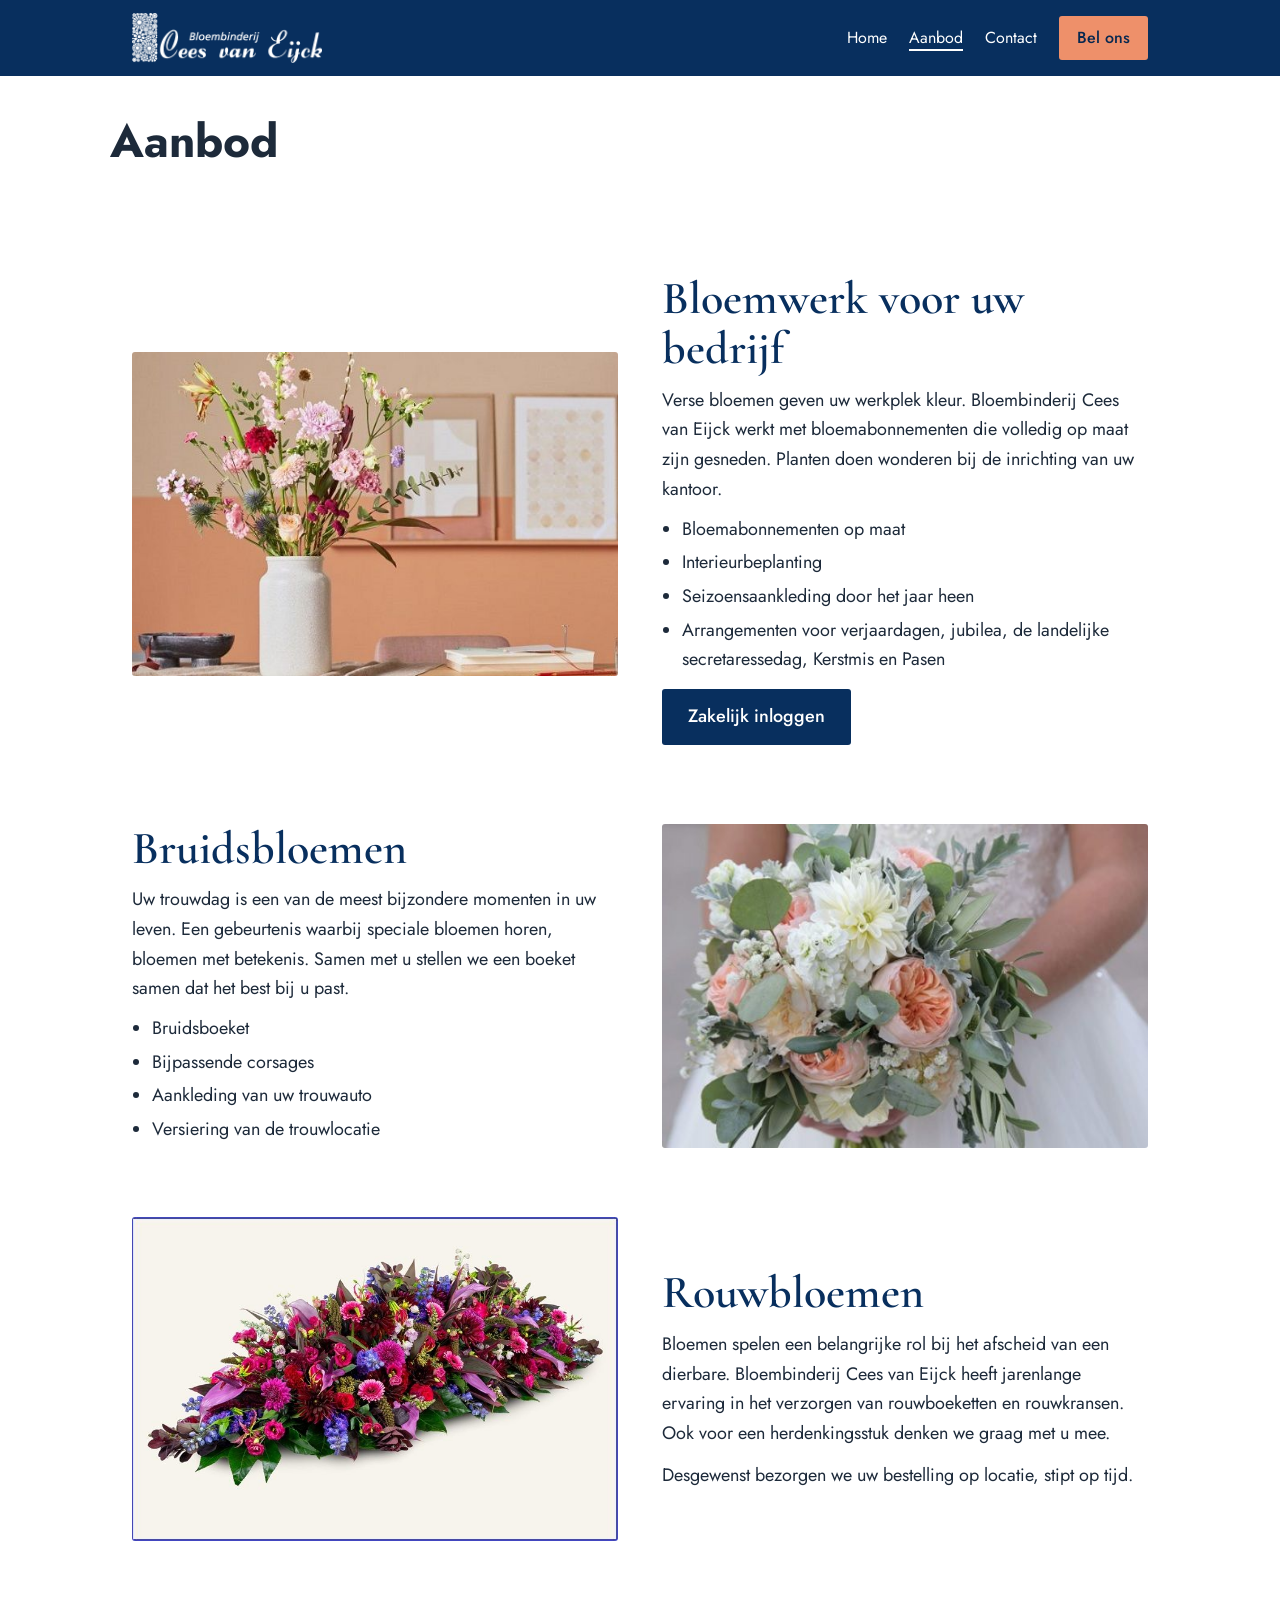
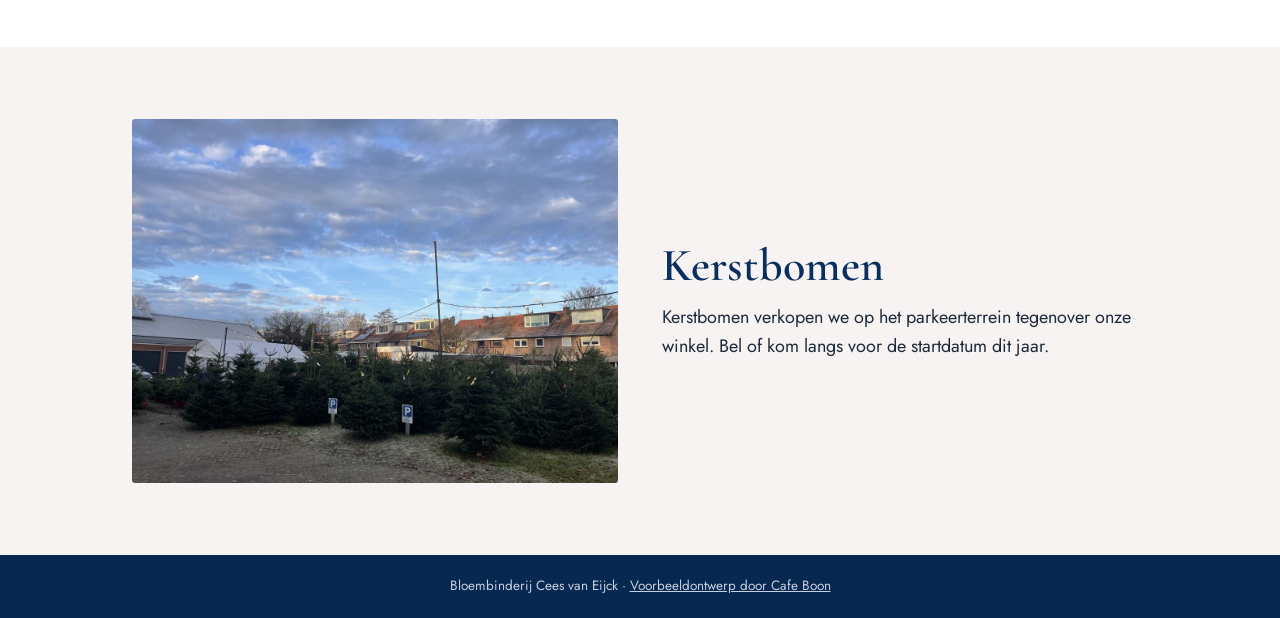
==== aanbod.html @ 6c6d2eac "Website opgedeeld in meerdere pagina's" ====
<!doctype html>
<html lang="nl">
<head>
<meta charset="utf-8">
<meta name="viewport" content="width=device-width,initial-scale=1">
<title>Aanbod | Bloembinderij Cees van Eijck</title>
<meta name="description" content="Bloembinderij Cees van Eijck aan de Gen. Maczekstraat in Breda: bloemwerk en abonnementen voor bedrijven, bruidsbloemen en rouwbloemen. Bel 076 514 44 90.">
<meta name="robots" content="noindex">
<link rel="icon" type="image/png" href="images/favicon.png">
<meta property="og:title" content="Bloembinderij Cees van Eijck, Breda">
<meta property="og:description" content="Iedereen wordt blij van bloemen. Gen. Maczekstraat 63, Breda.">
<meta property="og:image" content="https://ceesvaneijck.cafeboon.com/images/og.jpg">
<link rel="preconnect" href="https://fonts.googleapis.com"><link rel="preconnect" href="https://fonts.gstatic.com" crossorigin>
<link href="https://fonts.googleapis.com/css2?family=Cormorant+Garamond:wght@600&family=Jost:wght@400;500&display=swap" rel="stylesheet">
<link rel="stylesheet" href="style.css">
</head>
<body>
<header><div class="wrap">
<a href="index.html"><img alt="Bloembinderij Cees van Eijck" src="images/logo.png"/></a>
<nav><a href="index.html">Home</a><a aria-current="page" href="aanbod.html">Aanbod</a><a href="contact.html">Contact</a><a class="btn" href="tel:0765144490">Bel ons</a></nav>
</div></header>
<div aria-label="Pagina's" class="sn-bar" role="navigation"><a class="sn-link" href="index.html">Home</a><a aria-current="page" class="sn-link" href="aanbod.html">Aanbod</a><a class="sn-link" href="contact.html">Contact</a></div>
<div class="sn-head"><h1>Aanbod</h1></div>
<section><div class="wrap rows">
<div id="bloemwerk">
<div class="pic"><img alt="Boeket in een vaas" loading="lazy" src="images/vaas.jpg"/></div>
<div><h2>Bloemwerk voor uw bedrijf</h2>
<p>Verse bloemen geven uw werkplek kleur. Bloembinderij Cees van Eijck werkt met bloemabonnementen die volledig op maat zijn gesneden. Planten doen wonderen bij de inrichting van uw kantoor.</p>
<ul><li>Bloemabonnementen op maat</li><li>Interieurbeplanting</li><li>Seizoensaankleding door het jaar heen</li><li>Arrangementen voor verjaardagen, jubilea, de landelijke secretaressedag, Kerstmis en Pasen</li></ul>
<p style="margin-top:14px"><a class="btn d" href="https://ceesvaneijck.nl/zakelijk/" rel="noopener">Zakelijk inloggen</a></p>
</div>
</div>
<div id="bruid">
<div class="pic"><img alt="Bruidsboeket" loading="lazy" src="images/bruidsboeket.jpg"/></div>
<div><h2>Bruidsbloemen</h2>
<p>Uw trouwdag is een van de meest bijzondere momenten in uw leven. Een gebeurtenis waarbij speciale bloemen horen, bloemen met betekenis. Samen met u stellen we een boeket samen dat het best bij u past.</p>
<ul><li>Bruidsboeket</li><li>Bijpassende corsages</li><li>Aankleding van uw trouwauto</li><li>Versiering van de trouwlocatie</li></ul>
</div>
</div>
<div id="rouw">
<div class="pic"><img alt="Rouwstuk" loading="lazy" src="images/rouwstuk.jpg"/></div>
<div><h2>Rouwbloemen</h2>
<p>Bloemen spelen een belangrijke rol bij het afscheid van een dierbare. Bloembinderij Cees van Eijck heeft jarenlange ervaring in het verzorgen van rouwboeketten en rouwkransen. Ook voor een herdenkingsstuk denken we graag met u mee.</p>
<p style="margin-top:12px">Desgewenst bezorgen we uw bestelling op locatie, stipt op tijd.</p>
</div>
</div>
</div></section>
<section class="cream"><div class="wrap notice">
<img alt="Kerstbomen op het parkeerterrein tegenover de winkel" loading="lazy" src="images/kerstbomen.jpg"/>
<div><h2>Kerstbomen</h2>
<p>Kerstbomen verkopen we op het parkeerterrein tegenover onze winkel. Bel of kom langs voor de startdatum dit jaar.</p></div>
</div></section>
<footer>Bloembinderij Cees van Eijck · <a href="https://cafeboon.com">Voorbeeldontwerp door Cafe Boon</a></footer>
</body></html>
---- style.css ----
:root{--navy:#082f5e;--deep:#072850;--salmon:#ee906a;--cream:#f7f3f3;--ink:#1d2a3a}
*{box-sizing:border-box;margin:0}
html{scroll-behavior:smooth}
body{font-family:'Jost',Arial,sans-serif;font-size:18px;line-height:1.65;color:var(--ink);background:#fff}
img{display:block;max-width:100%}
a{color:inherit}
.wrap{max-width:1060px;margin:0 auto;padding:0 22px}
header{background:var(--navy);position:sticky;top:0;z-index:10}
header .wrap{display:flex;align-items:center;justify-content:space-between;min-height:76px;gap:16px}
header img{height:50px;width:auto}
nav a{color:#fff;text-decoration:none;margin-left:22px;font-size:16px}
nav a:hover{color:var(--salmon)}
.btn{display:inline-block;background:var(--salmon);color:var(--deep);padding:13px 26px;border-radius:3px;font-weight:500;text-decoration:none;margin:0 8px 10px 0}
.btn.o{background:transparent;color:#fff;border:2px solid #fff}
.btn.d{background:var(--navy);color:#fff}
nav .btn{margin:0 0 0 22px;padding:9px 18px;color:var(--deep)}
.hero{position:relative;color:#fff;background:var(--deep)}
.hero>img{width:100%;height:min(74vh,600px);object-fit:cover;opacity:.62}
.hero .in{position:absolute;inset:0;display:flex;align-items:flex-end;padding-bottom:50px;background:linear-gradient(0deg,rgba(7,40,80,.85),rgba(7,40,80,0) 70%)}
.hero h1{font-family:'Cormorant Garamond',serif;font-weight:600;font-size:clamp(40px,7vw,78px);line-height:1;margin-bottom:14px}
.hero p{max-width:30em;font-size:20px;margin-bottom:22px}
section{padding:72px 0}
h2{font-family:'Cormorant Garamond',serif;color:var(--navy);font-weight:600;font-size:clamp(32px,4.4vw,46px);line-height:1.1;margin-bottom:12px}
h3{font-family:'Cormorant Garamond',serif;color:var(--navy);font-size:26px;margin-bottom:6px}
.rows>div{display:grid;grid-template-columns:1fr 1fr;gap:44px;align-items:center;padding:34px 0}
.rows>div:nth-child(even) .pic{order:2}
.pic img{width:100%;aspect-ratio:3/2;object-fit:cover;border-radius:3px}
.rows ul{padding-left:20px;margin-top:10px}
.rows li{margin-bottom:4px}
.cream{background:var(--cream)}
.notice{display:grid;grid-template-columns:1fr 1fr;gap:44px;align-items:center}
.notice img{width:100%;aspect-ratio:4/3;object-fit:cover;border-radius:3px}
.navy{background:var(--navy);color:#fff}
.navy h2{color:#fff}
.cgrid{display:grid;grid-template-columns:1fr 1fr;gap:44px}
.big{font-family:'Cormorant Garamond',serif;font-size:44px;line-height:1.1;display:block;text-decoration:none;margin:6px 0 10px}
.navy a{color:#fff}
footer{background:var(--deep);color:#c5d0df;text-align:center;font-size:13.5px;padding:20px}
footer a{color:#c5d0df}
@media(max-width:780px){.rows>div,.notice,.cgrid{grid-template-columns:1fr;gap:20px}.rows>div:nth-child(even) .pic{order:0}nav a:not(.btn){display:none}section{padding:46px 0}header img{height:40px}}
/* sitenav:start */
.sn-bar{display:none;gap:6px;overflow-x:auto;white-space:nowrap;-webkit-overflow-scrolling:touch;padding:8px 12px;background:inherit;color:inherit;font:inherit;line-height:1.2;border-bottom:1px solid rgba(128,128,128,.35);box-sizing:border-box;max-width:100%}
.sn-bar a.sn-link{flex:0 0 auto;padding:9px 15px;border-radius:999px;color:inherit;text-decoration:none;font-size:15px;font-weight:600;letter-spacing:0;text-transform:none;margin:0}
.sn-bar a.sn-link[aria-current="page"]{background:rgba(128,128,128,.2);box-shadow:inset 0 -2px 0 currentColor}
@media(max-width:780px){.sn-bar{display:flex}}
nav a[aria-current="page"]:not(.cta):not(.btn):not(.call){text-decoration:underline;text-underline-offset:6px;text-decoration-thickness:2px}
.sn-head{max-width:1100px;margin:0 auto;padding:40px 20px 0;box-sizing:border-box}
.sn-head h1{margin:0;color:inherit;font-size:clamp(30px,5vw,46px);line-height:1.1}
.sn-cards{max-width:1100px;margin:0 auto;padding:40px 20px;display:grid;grid-template-columns:repeat(auto-fit,minmax(230px,1fr));gap:16px;box-sizing:border-box}
.sn-card{display:block;padding:20px 22px;border:1px solid rgba(128,128,128,.45);border-radius:10px;background:rgba(128,128,128,.07);color:inherit;text-decoration:none;min-width:0}
.sn-card strong{display:block;font-size:1.25em;margin:0 0 6px;color:inherit}
.sn-card span{display:block;opacity:.8;font-size:.95em;line-height:1.4}
.sn-card:hover,.sn-card:focus-visible{border-color:currentColor}
/* sitenav:end */
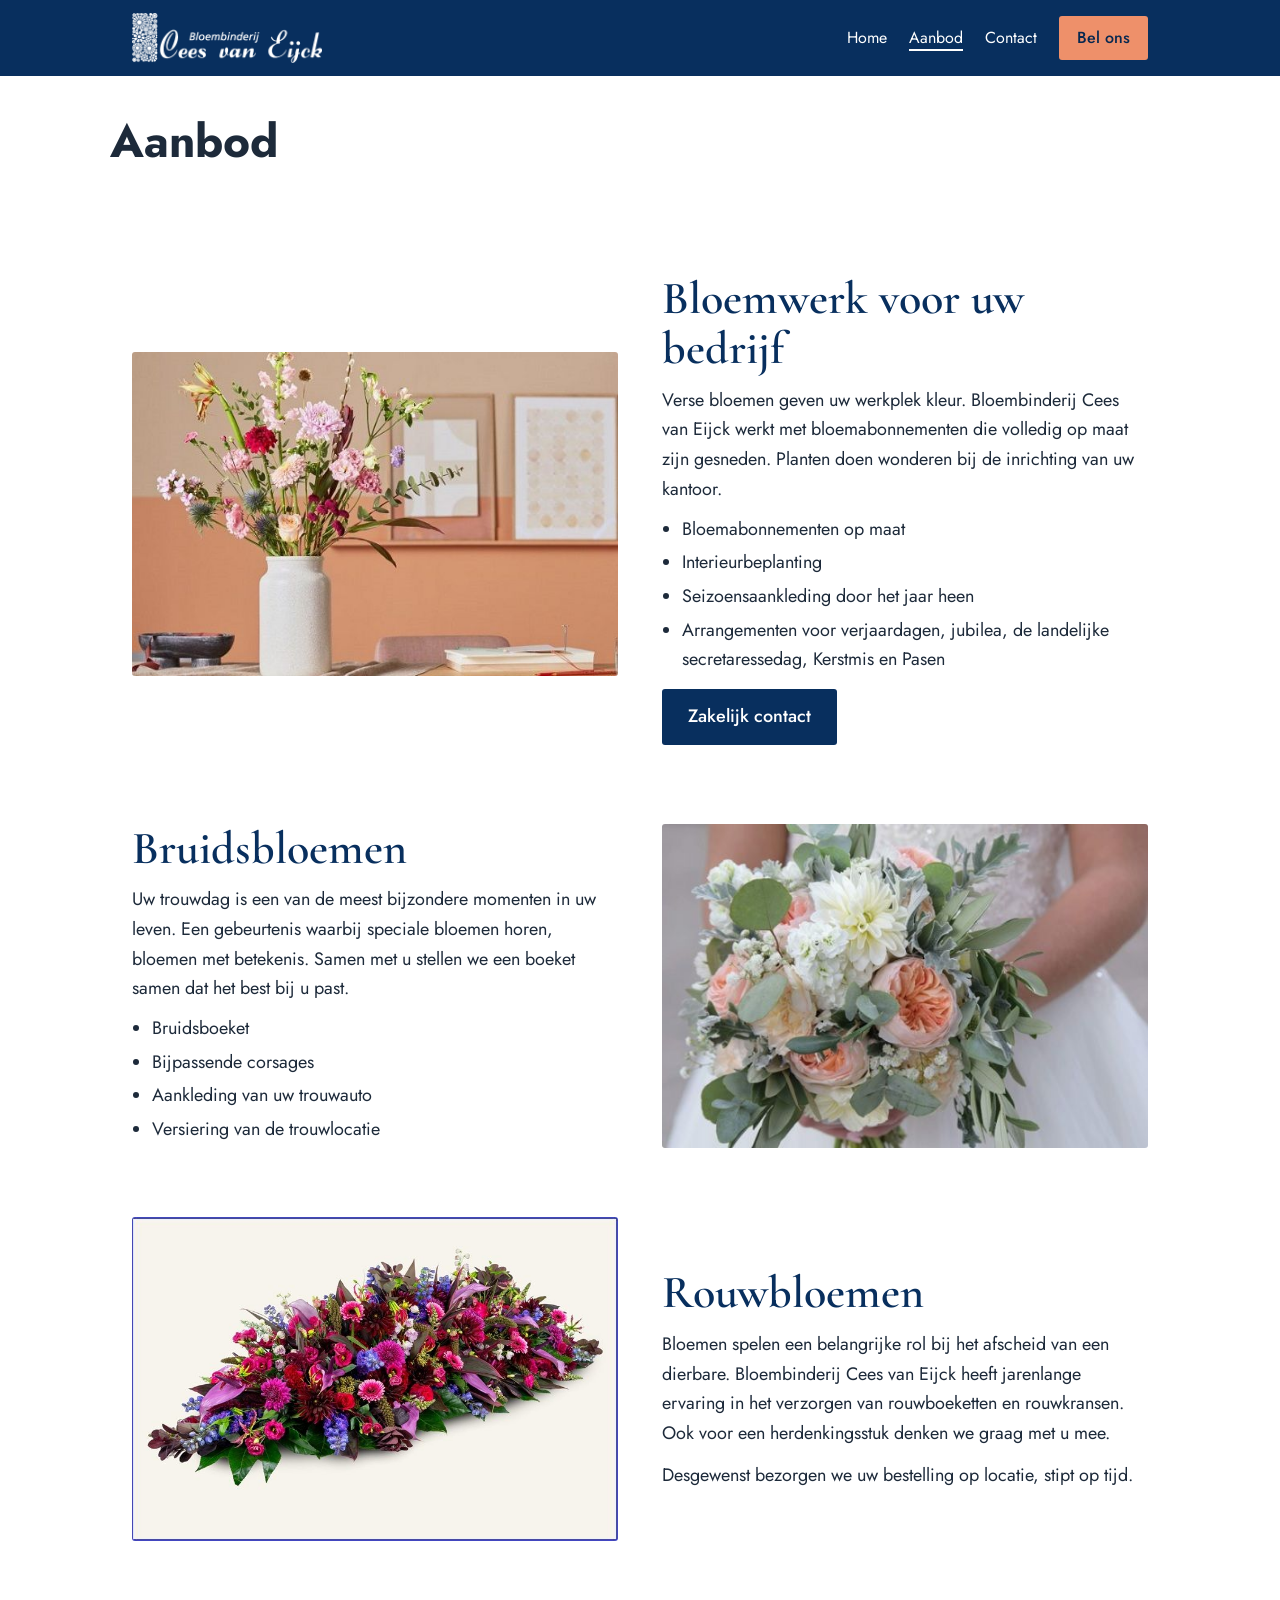
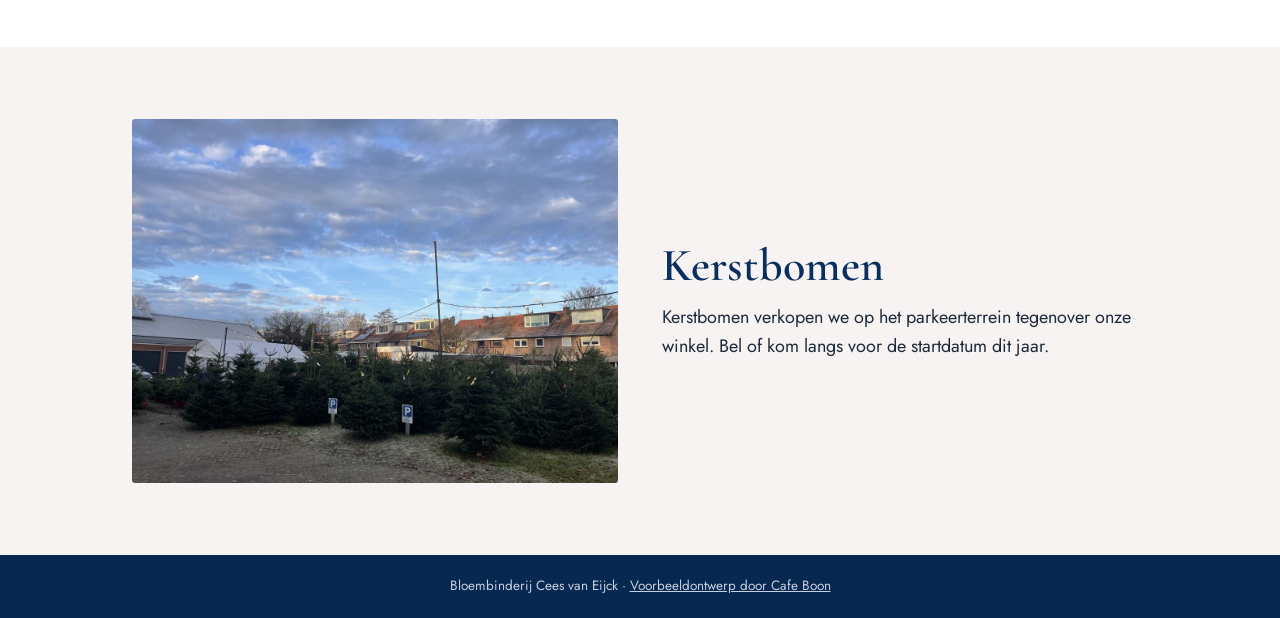
==== commit 1e7d236b: "Links naar externe websites vervangen door eigen pagina's" ====
--- a/aanbod.html
+++ b/aanbod.html
@@ -27,7 +27,7 @@
 <div><h2>Bloemwerk voor uw bedrijf</h2>
 <p>Verse bloemen geven uw werkplek kleur. Bloembinderij Cees van Eijck werkt met bloemabonnementen die volledig op maat zijn gesneden. Planten doen wonderen bij de inrichting van uw kantoor.</p>
 <ul><li>Bloemabonnementen op maat</li><li>Interieurbeplanting</li><li>Seizoensaankleding door het jaar heen</li><li>Arrangementen voor verjaardagen, jubilea, de landelijke secretaressedag, Kerstmis en Pasen</li></ul>
-<p style="margin-top:14px"><a class="btn d" href="https://ceesvaneijck.nl/zakelijk/" rel="noopener">Zakelijk inloggen</a></p>
+<p style="margin-top:14px"><a class="btn d" href="contact.html">Zakelijk contact</a></p>
 </div>
 </div>
 <div id="bruid">
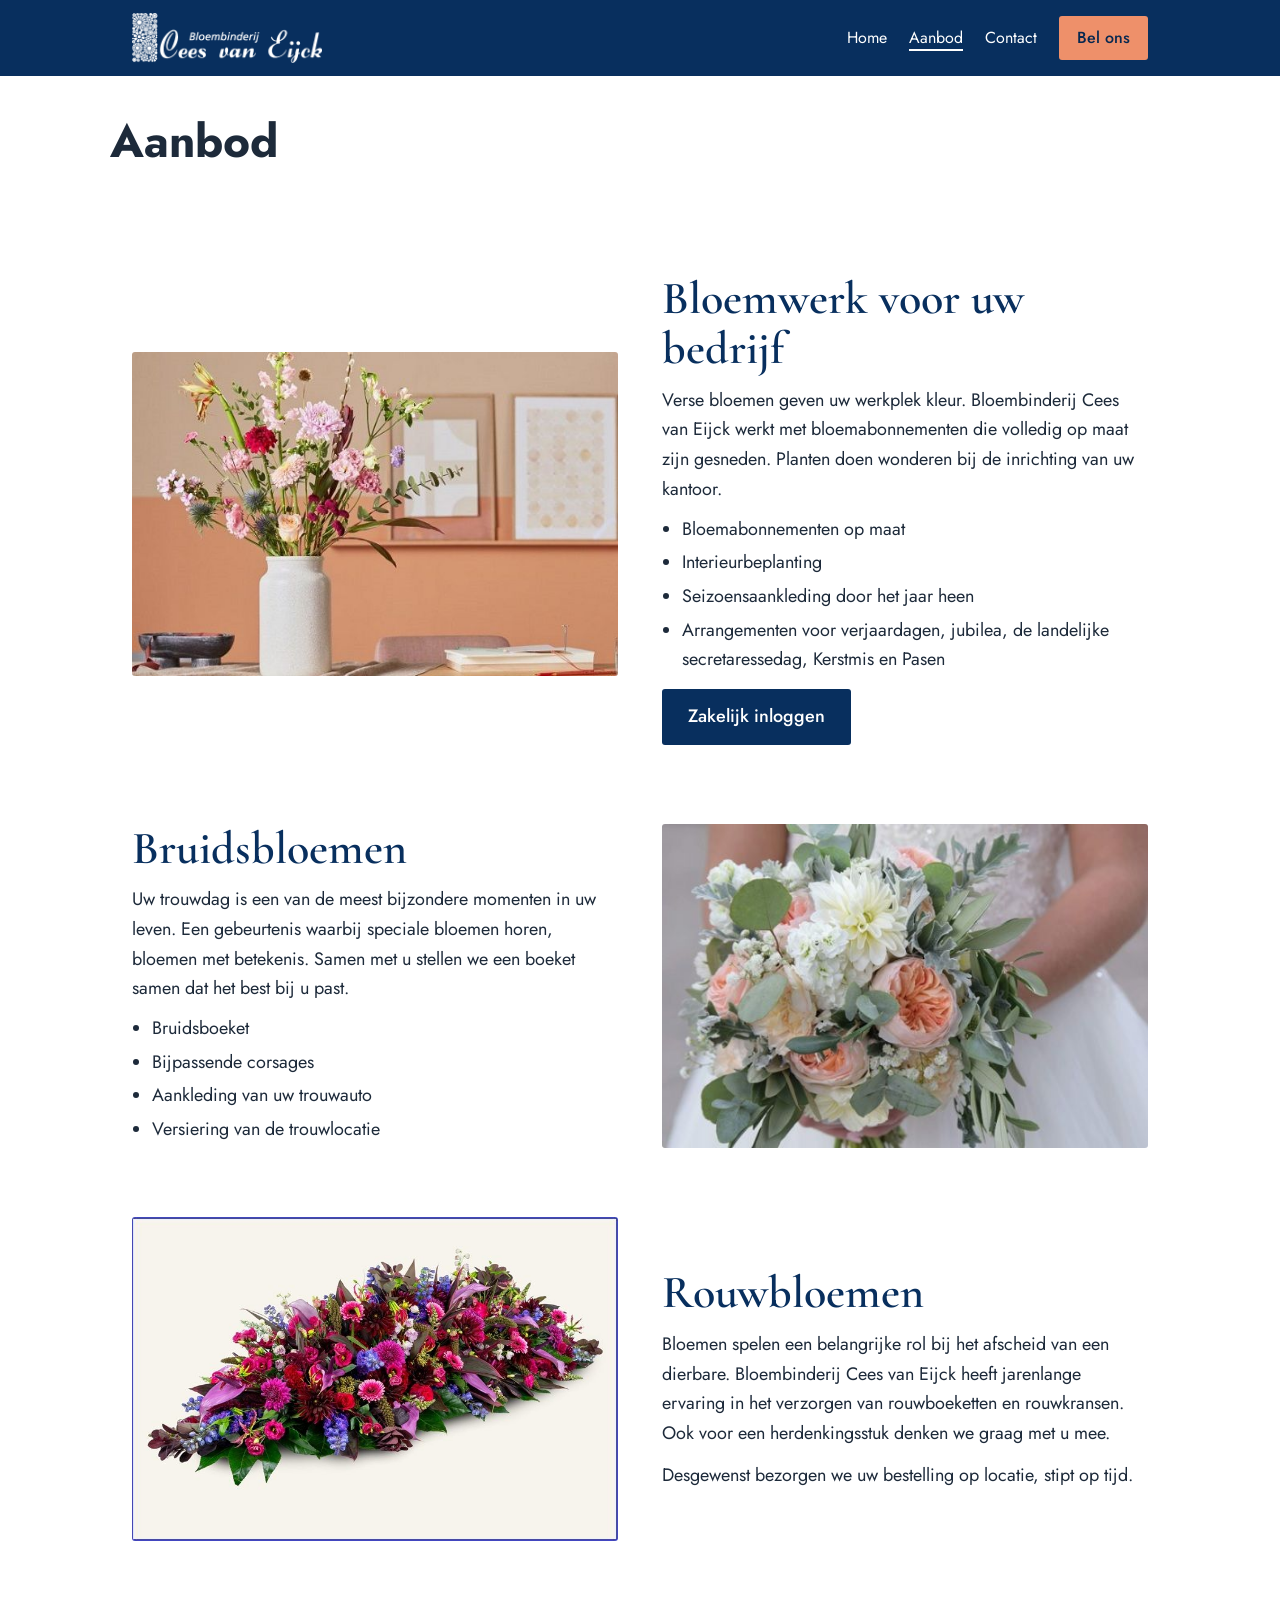
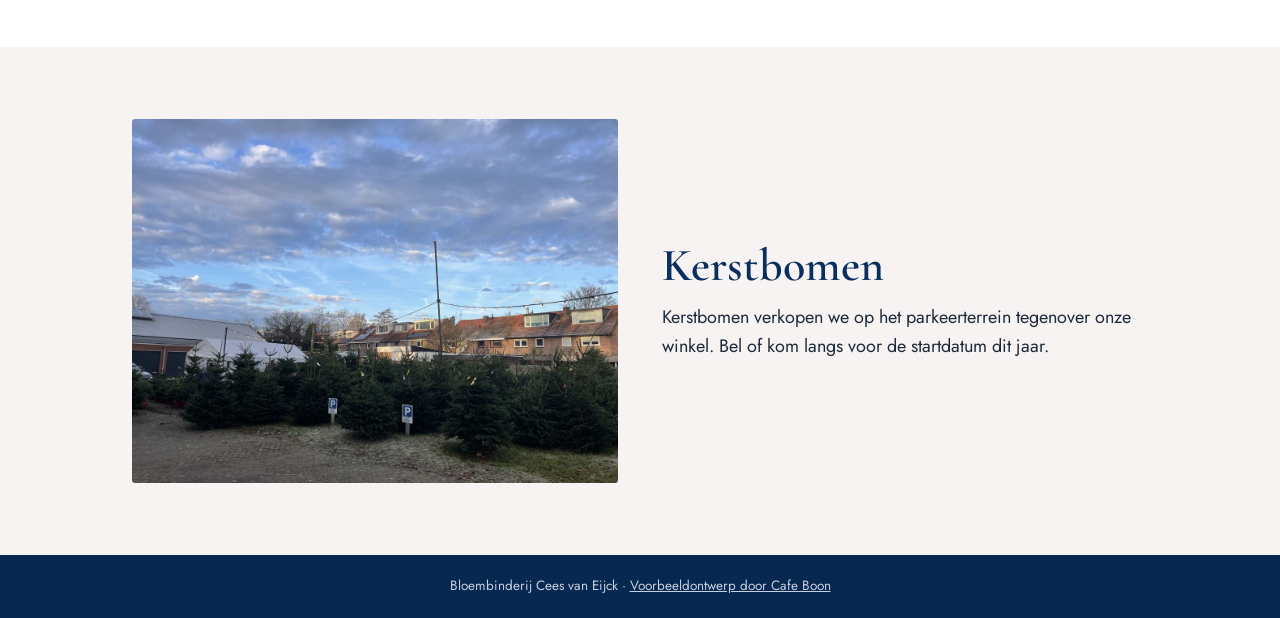
==== commit de53d37c: "Links naar externe websites verwijzen naar een eigen binnenkort pagina" ====
--- a/aanbod.html
+++ b/aanbod.html
@@ -27,7 +27,7 @@
 <div><h2>Bloemwerk voor uw bedrijf</h2>
 <p>Verse bloemen geven uw werkplek kleur. Bloembinderij Cees van Eijck werkt met bloemabonnementen die volledig op maat zijn gesneden. Planten doen wonderen bij de inrichting van uw kantoor.</p>
 <ul><li>Bloemabonnementen op maat</li><li>Interieurbeplanting</li><li>Seizoensaankleding door het jaar heen</li><li>Arrangementen voor verjaardagen, jubilea, de landelijke secretaressedag, Kerstmis en Pasen</li></ul>
-<p style="margin-top:14px"><a class="btn d" href="contact.html">Zakelijk contact</a></p>
+<p style="margin-top:14px"><a class="btn d" href="binnenkort.html">Zakelijk inloggen</a></p>
 </div>
 </div>
 <div id="bruid">
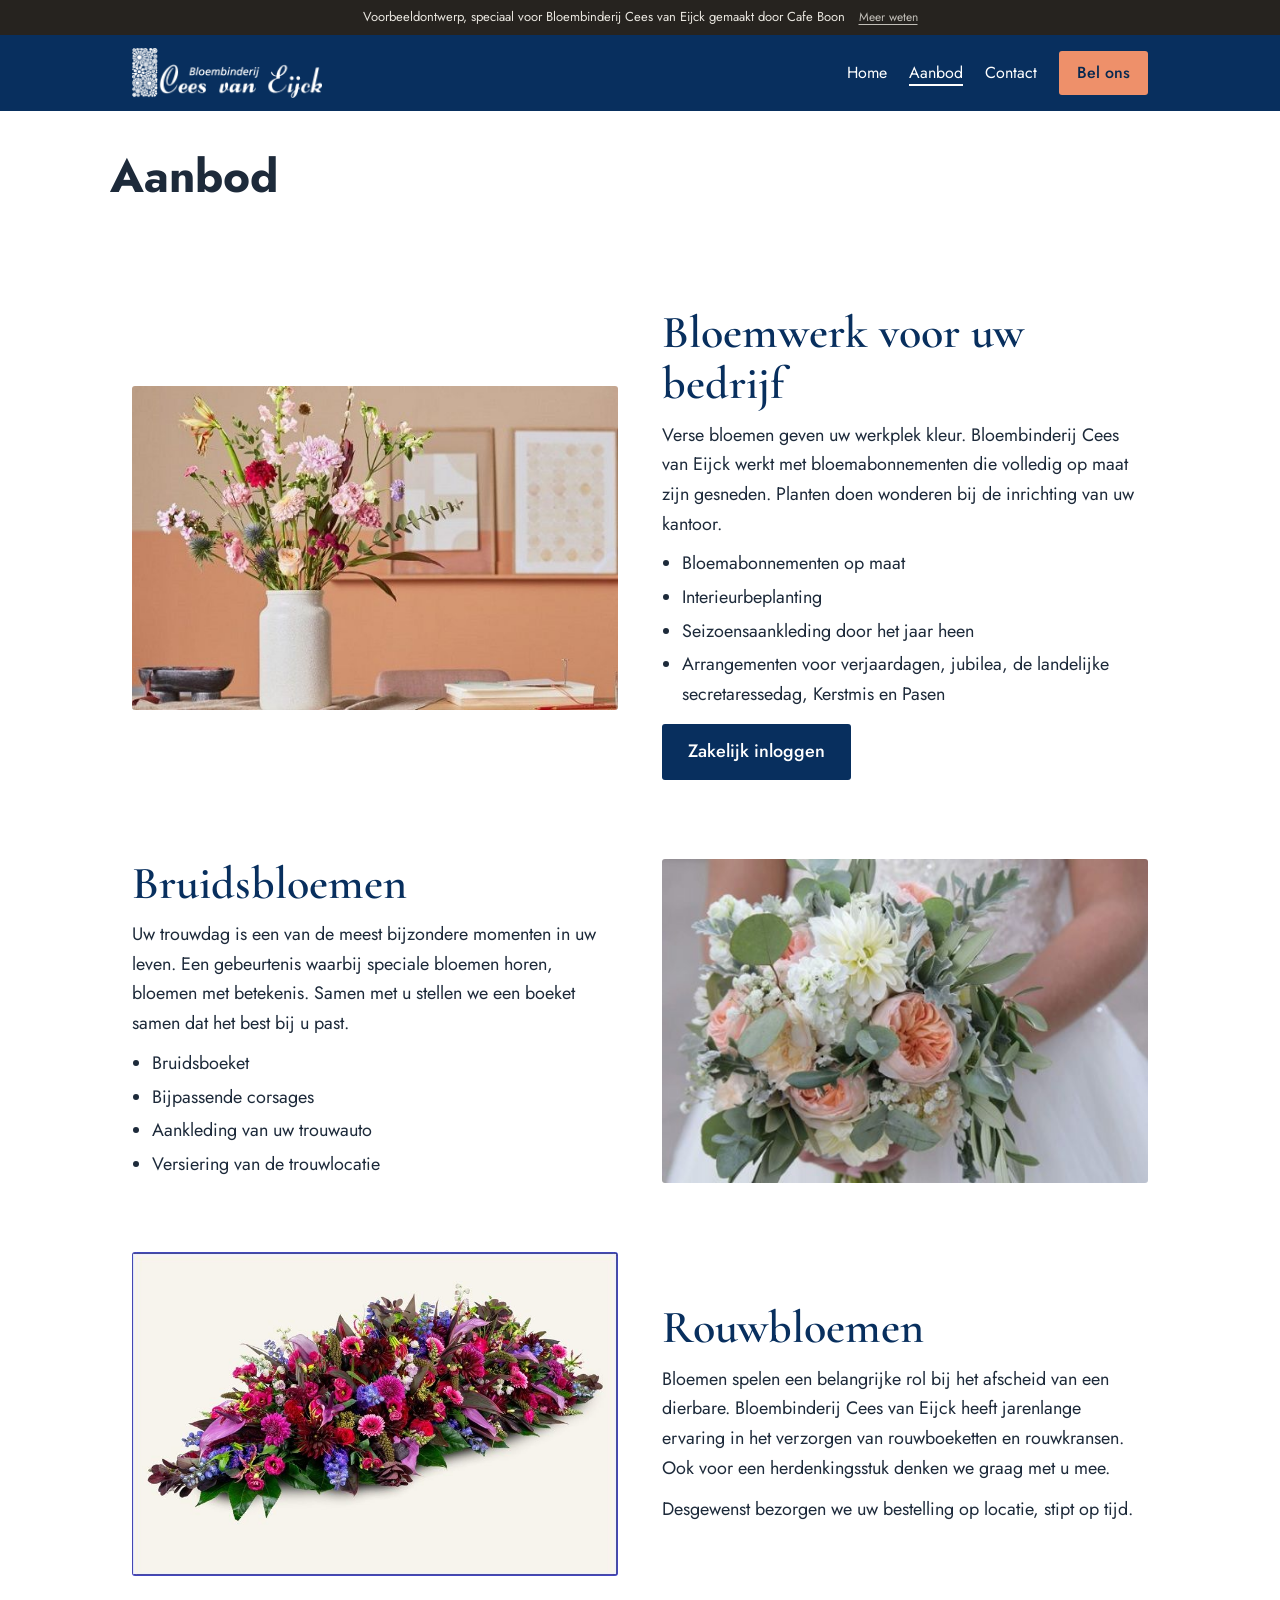
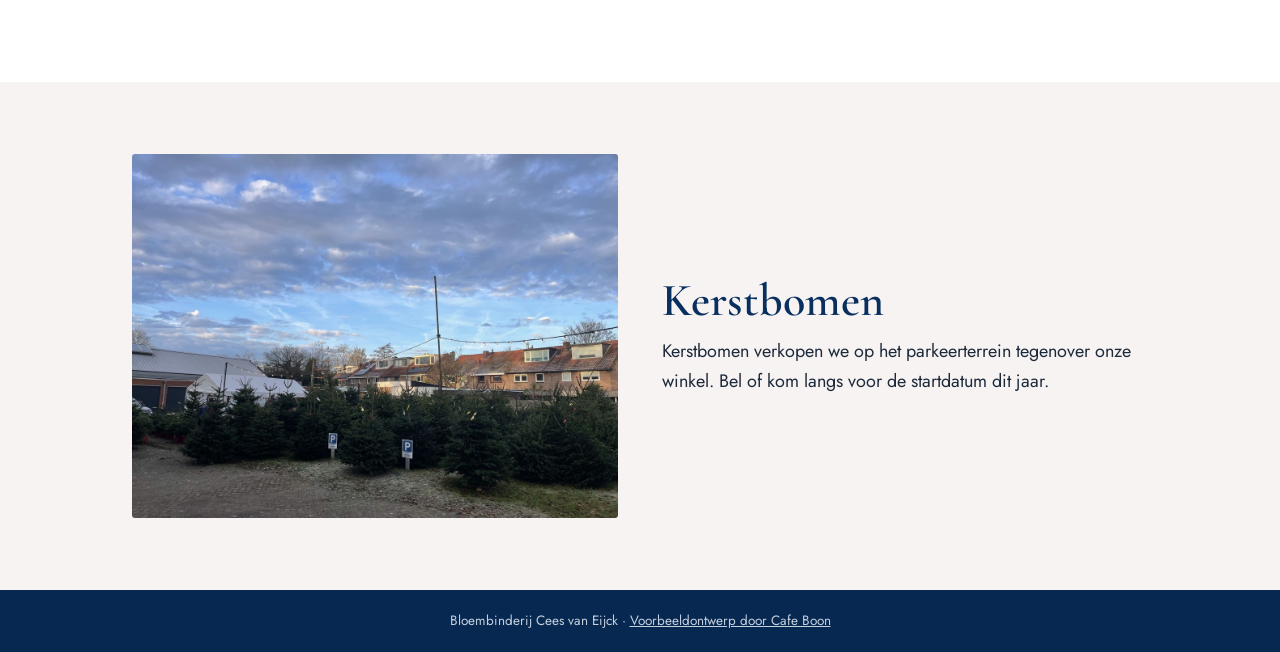
==== commit 081faf9b: "Werkende formulieren voor afspraken en aanvragen" ====
--- a/aanbod.html
+++ b/aanbod.html
@@ -15,6 +15,7 @@
 <link rel="stylesheet" href="style.css">
 </head>
 <body>
+<div class="vb-banner" role="note"><span>Voorbeeldontwerp, speciaal voor Bloembinderij Cees van Eijck gemaakt door Cafe Boon</span><a href="https://cafeboon.com">Meer weten</a></div>
 <header><div class="wrap">
 <a href="index.html"><img alt="Bloembinderij Cees van Eijck" src="images/logo.png"/></a>
 <nav><a href="index.html">Home</a><a aria-current="page" href="aanbod.html">Aanbod</a><a href="contact.html">Contact</a><a class="btn" href="tel:0765144490">Bel ons</a></nav>
--- a/style.css
+++ b/style.css
@@ -52,3 +52,31 @@
 .sn-card span{display:block;opacity:.8;font-size:.95em;line-height:1.4}
 .sn-card:hover,.sn-card:focus-visible{border-color:currentColor}
 /* sitenav:end */
+/* voorbeeld-formulier:start */
+@layer sn{.sn-form button.btn{border:0;font:inherit;cursor:pointer;line-height:1.2}}
+.sn-formsec{padding:36px 0 72px}
+.sn-formwrap{max-width:1100px;margin:0 auto;padding:0 20px;box-sizing:border-box}
+.sn-formwrap>h2{margin:0 0 12px}
+.sn-formwrap>.sn-lead,.sn-formwrap>.sn-form,.sn-formwrap>.sn-done{max-width:720px}
+.sn-formwrap .sn-lead{margin:0 0 24px;opacity:.85}
+.sn-form{display:grid;grid-template-columns:1fr 1fr;gap:16px}
+.sn-field{display:flex;flex-direction:column;gap:6px;min-width:0;text-align:left}
+.sn-field.full{grid-column:1/-1}
+.sn-field label{font-size:14px;font-weight:600}
+.sn-field input,.sn-field select,.sn-field textarea{font:inherit;font-size:16px;line-height:1.4;color:inherit;background:rgba(128,128,128,.12);border:1px solid rgba(128,128,128,.55);border-radius:8px;padding:11px 12px;width:100%;box-sizing:border-box;min-width:0;max-width:100%;-webkit-appearance:none;appearance:none}
+.sn-field select{background-image:linear-gradient(45deg,transparent 50%,currentColor 50%),linear-gradient(135deg,currentColor 50%,transparent 50%);background-position:calc(100% - 20px) 50%,calc(100% - 15px) 50%;background-size:5px 5px;background-repeat:no-repeat;padding-right:38px}
+.sn-field select option{color:#111;background:#fff}
+.sn-field textarea{resize:vertical}
+.sn-field input:focus,.sn-field select:focus,.sn-field textarea:focus{outline:2px solid currentColor;outline-offset:1px}
+.sn-done{padding:28px;border:1px solid rgba(128,128,128,.55);border-radius:12px;background:rgba(128,128,128,.1)}
+.sn-done h2{margin:0 0 10px}
+.sn-done p{margin:0}
+.sn-done a{text-decoration:underline;text-underline-offset:3px;font-weight:600}
+.sn-formlink{padding:0 0 56px}
+@media(max-width:640px){.sn-form{grid-template-columns:1fr}.sn-formsec{padding:24px 0 56px}}
+/* voorbeeld-formulier:end */
+/* voorbeeldbanner:start */
+.vb-banner{display:flex;flex-wrap:wrap;justify-content:center;align-items:baseline;gap:2px 14px;padding:8px 16px;background:#26231f;color:#e9e6df;font-size:13px;line-height:1.45;letter-spacing:0;text-transform:none;font-weight:400;text-align:center;position:relative;z-index:1000}
+.vb-banner a{color:inherit;opacity:.8;text-decoration:underline;text-underline-offset:3px;font-size:12px;font-weight:400;white-space:nowrap;letter-spacing:0;text-transform:none}
+.vb-banner a:hover{opacity:1}
+/* voorbeeldbanner:end */
